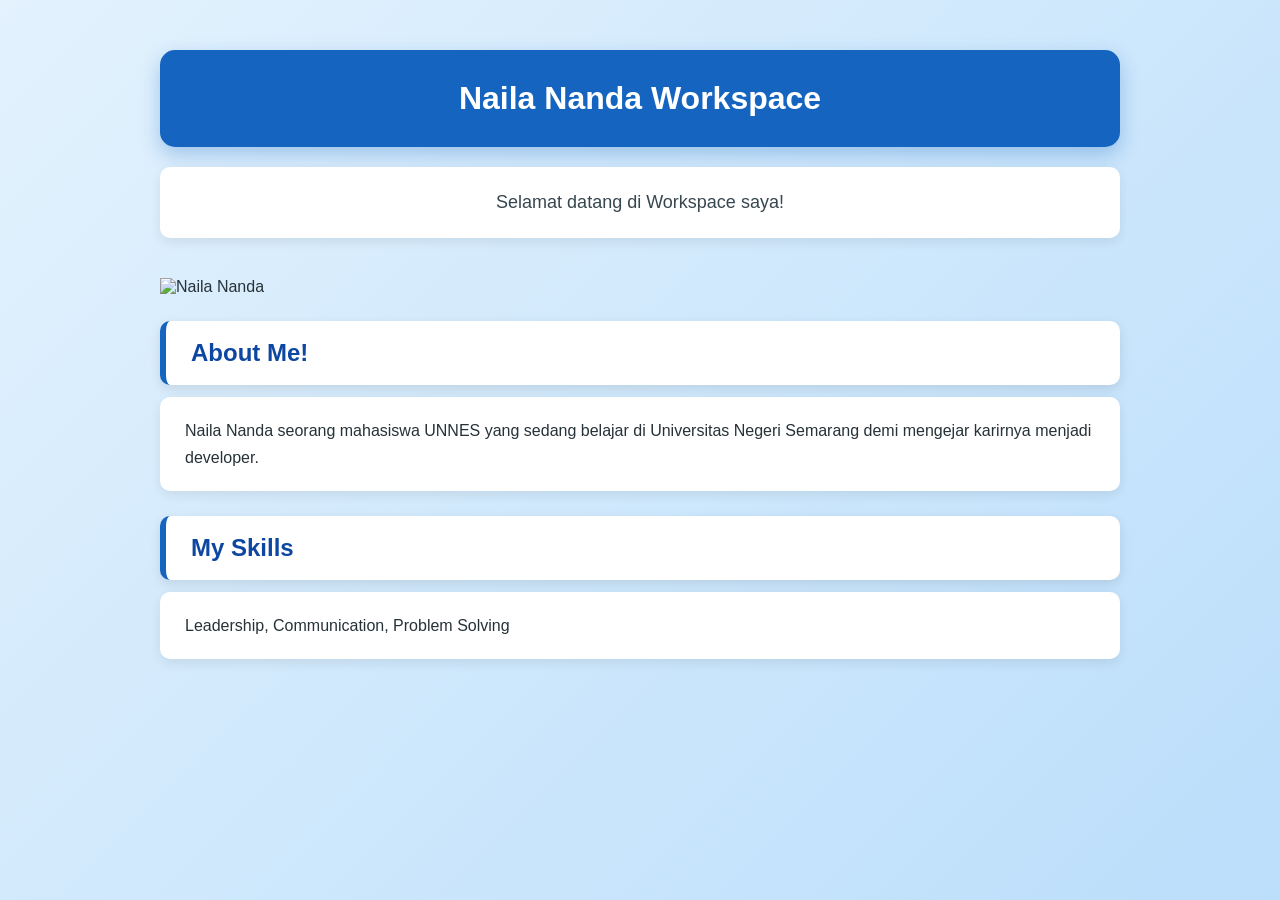
==== index.html @ 7061c540 "Rename MY WORKSPACE.html to index.html" ====
<!DOCTYPE html>
<html lang="id">
<head>
    <meta charset="UTF-8">
    <meta name="viewport" content="width=device-width, initial-scale=1.0">
    <title>Behind the Work</title>
    <link rel="stylesheet" href="MY WORKSPACE.css">
</head>
<body>
    <h1>Naila Nanda Workspace</h1>
    <p> Selamat datang di Workspace saya!</p>
    <img src="https://encrypted-tbn0.gstatic.com/images?q=tbn:ANd9GcSsl6309nkOgPApdzHV8xusPCTsPOZYWyf8Xwrb9yLC1A&s=10" alt="Naila Nanda">
    <h2>About Me!</h2>
    <p> Naila Nanda seorang mahasiswa UNNES yang sedang belajar di Universitas Negeri Semarang demi mengejar karirnya menjadi developer.</p>
    <h2>My Skills</h2>
    <p> Leadership, Communication, Problem Solving</p>
</body>
</html>
---- MY WORKSPACE.css ----
* {
    margin: 0;
    padding: 0;
    box-sizing: border-box;
}

body {
    font-family: Arial, sans-serif;
    background: linear-gradient(135deg, #e3f2fd, #bbdefb);
    color: #263238;
    min-height: 100vh;
    padding: 50px 20px;
}

body {
    max-width: 1000px;
    margin: auto;
}

h1 {
    background: #1565c0;
    color: white;
    text-align: center;
    padding: 30px;
    border-radius: 15px;
    margin-bottom: 20px;
    box-shadow: 0 8px 20px rgba(21, 101, 192, 0.3);
}


body > p:first-of-type {
    text-align: center;
    font-size: 18px;
    margin-bottom: 40px;
    color: #37474f;
}


h2 {
    color: #0d47a1;
    background: white;
    padding: 18px 25px;
    border-left: 6px solid #1565c0;
    border-radius: 10px;
    margin-top: 25px;
    margin-bottom: 12px;
    box-shadow: 0 4px 12px rgba(0, 0, 0, 0.1);
}


p {
    background: white;
    padding: 20px 25px;
    border-radius: 10px;
    margin-bottom: 20px;
    line-height: 1.7;
    box-shadow: 0 4px 12px rgba(0, 0, 0, 0.08);
}


h1:hover,
h2:hover,
p:hover {
    transform: translateY(-3px);
    transition: 0.3s;
}


@media (max-width: 600px) {
    body {
        padding: 25px 15px;
    }

    h1 {
        font-size: 28px;
        padding: 25px 15px;
    }

    h2 {
        font-size: 22px;
    }

    p {
        font-size: 15px;
    }
}
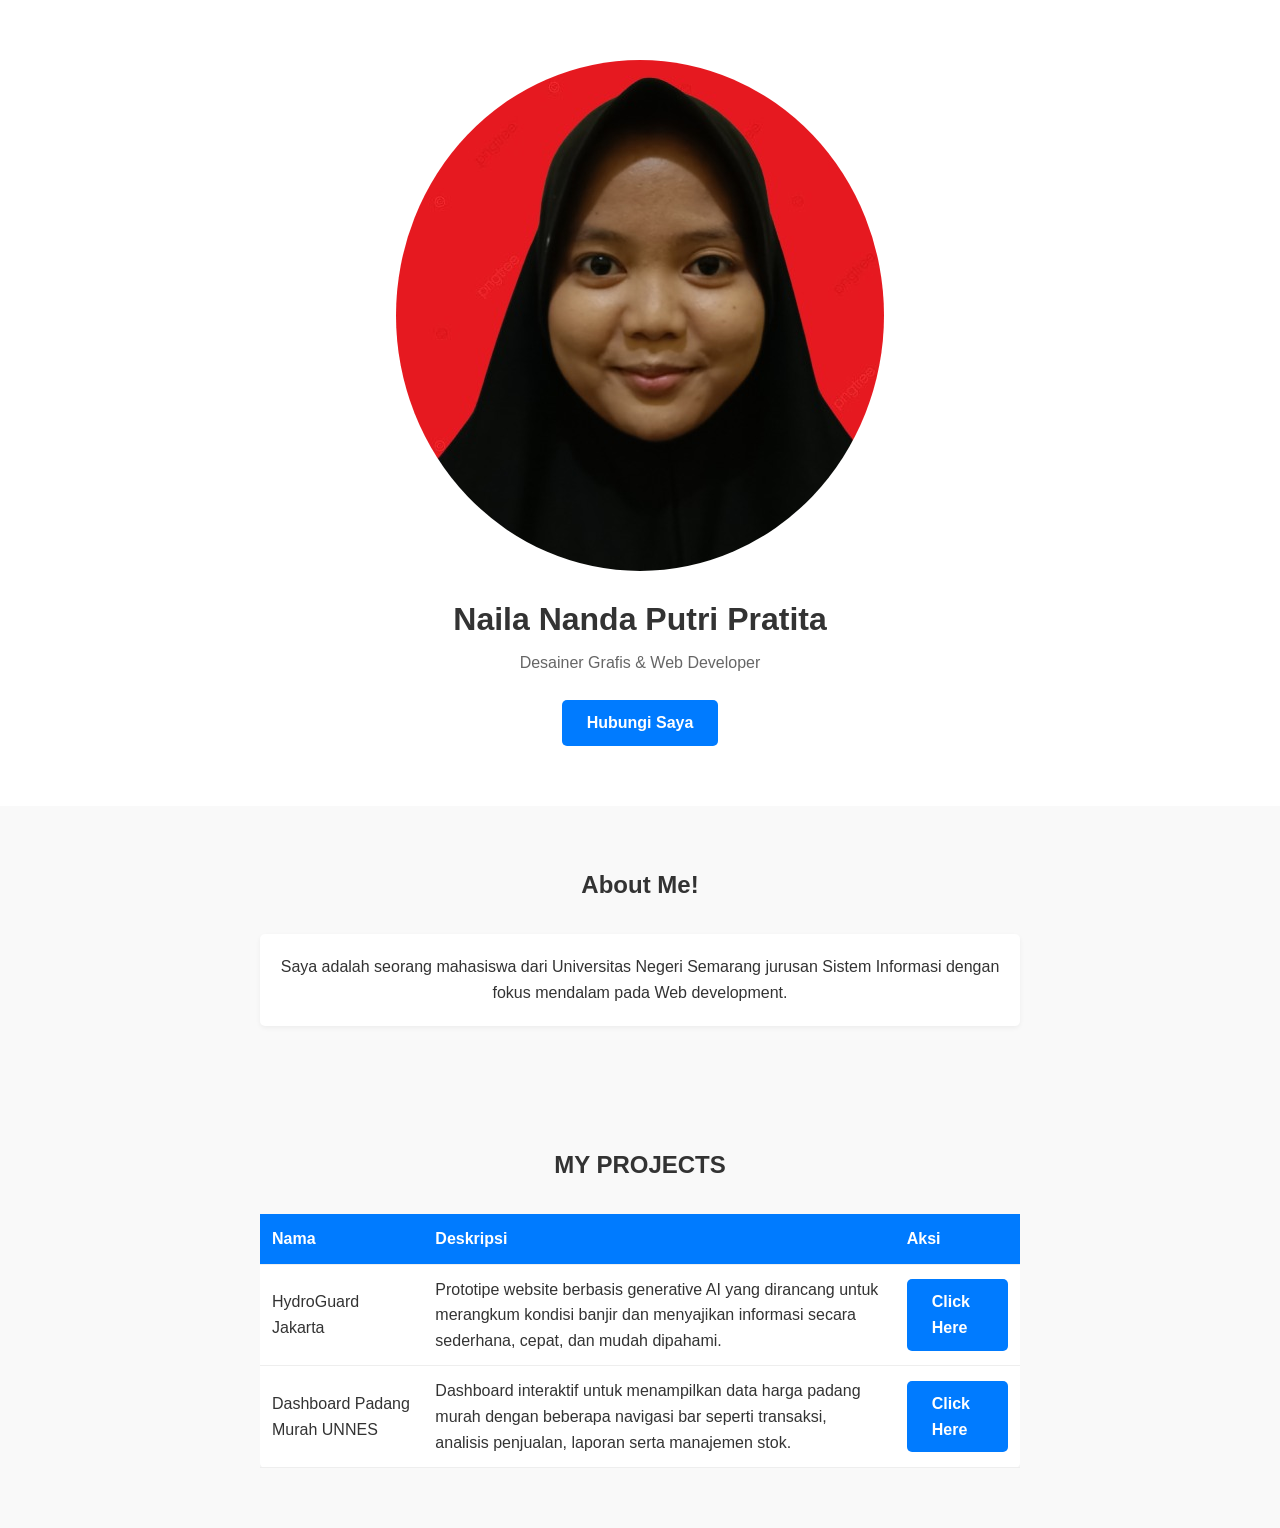
==== commit c99ca133: "Add files via upload" ====
--- a/index.html
+++ b/index.html
@@ -3,16 +3,51 @@
 <head>
     <meta charset="UTF-8">
     <meta name="viewport" content="width=device-width, initial-scale=1.0">
-    <title>Behind the Work</title>
-    <link rel="stylesheet" href="MY WORKSPACE.css">
+    <title>My Landing Page</title>
+    <link rel="stylesheet" href="style.css">
 </head>
 <body>
-    <h1>Naila Nanda Workspace</h1>
-    <p> Selamat datang di Workspace saya!</p>
-    <img src="https://encrypted-tbn0.gstatic.com/images?q=tbn:ANd9GcSsl6309nkOgPApdzHV8xusPCTsPOZYWyf8Xwrb9yLC1A&s=10" alt="Naila Nanda">
-    <h2>About Me!</h2>
-    <p> Naila Nanda seorang mahasiswa UNNES yang sedang belajar di Universitas Negeri Semarang demi mengejar karirnya menjadi developer.</p>
-    <h2>My Skills</h2>
-    <p> Leadership, Communication, Problem Solving</p>
+
+    <section id="hero">
+        <img src="1787220410683.jpg" alt="Foto Profil">
+        <h1>Naila Nanda Putri Pratita</h1>
+        <p>Desainer Grafis & Web Developer</p>
+        <a href="https://wa.me/6281287961423" class="btn">Hubungi Saya</a>
+    </section>
+
+    <section id="tentang">
+        <h2>About Me!</h2>
+        <div class="grid">
+            <div class="card">Saya adalah seorang mahasiswa dari Universitas Negeri Semarang jurusan Sistem Informasi dengan fokus mendalam pada Web development.</div>
+        </div>
+    </section>
+
+    <section id="harga">
+        <h2>MY PROJECTS</h2>
+        <div class="tabel-kontainer">
+            <table>
+                <thead>
+                    <tr>
+                        <th>Nama</th>
+                        <th>Deskripsi</th>
+                        <th>Aksi</th>
+                    </tr>
+                </thead>
+                <tbody>
+                    <tr>
+                        <td>HydroGuard Jakarta</td>
+                        <td>Prototipe website berbasis generative AI yang dirancang untuk merangkum kondisi banjir dan menyajikan informasi secara sederhana, cepat, dan mudah dipahami.</td>
+                        <td><a href="http://127.0.0.1:5500/HydroGuard-Jakarta/index.html" class="btn">Click Here</a></td>
+                    </tr>
+                    <tr>
+                        <td>Dashboard Padang Murah UNNES</td>
+                        <td>Dashboard interaktif untuk menampilkan data harga padang murah dengan beberapa navigasi bar seperti transaksi, analisis penjualan, laporan serta manajemen stok.</td>
+                        <td><a href="https://crave-rate-70445906.figma.site/" class="btn">Click Here</a></td>
+                    </tr>
+                </tbody>
+            </table>
+        </div>
+    </section>
+
 </body>
 </html>
--- a/style.css
+++ b/style.css
@@ -0,0 +1,90 @@
+* { 
+    margin: 0; 
+    padding: 0; 
+    box-sizing: border-box; 
+}
+
+body { 
+    font-family: sans-serif; 
+    color: #333; 
+    line-height: 1.6; 
+    background: #f9f9f9; 
+    text-align: center; 
+}
+
+section { 
+    padding: 60px 20px; 
+}
+
+#hero { 
+    background: #fff; 
+}
+
+#hero img { 
+    border-radius: 50%; 
+    margin-bottom: 15px; 
+}
+
+#hero h1 { 
+    font-size: 32px; 
+    margin-bottom: 5px; 
+}
+
+#hero p { 
+    color: #666; 
+    margin-bottom: 25px; 
+}
+
+.btn { 
+    display: inline-block; 
+    background: #007bff; 
+    color: #fff; 
+    padding: 10px 25px; 
+    border-radius: 5px; 
+    text-decoration: none; 
+    font-weight: bold; 
+}
+
+#tentang, #harga { 
+    max-width: 800px; 
+    margin: 0 auto; 
+}
+
+.grid { 
+    display: flex; 
+    flex-wrap: wrap; 
+    gap: 15px; 
+    margin-top: 30px; 
+}
+
+.card { 
+    background: #fff; 
+    padding: 20px; 
+    flex: 1 1 200px; 
+    border-radius: 5px; 
+    box-shadow: 0 2px 5px rgba(0,0,0,0.05); 
+}
+
+.tabel-kontainer {
+    margin-top: 30px;
+    overflow-x: auto;
+}
+
+table {
+    width: 100%;
+    border-collapse: collapse;
+    background: #fff;
+    border-radius: 5px;
+    box-shadow: 0 2px 5px rgba(0,0,0,0.05);
+}
+
+th, td {
+    padding: 12px;
+    text-align: left;
+    border-bottom: 1px solid #eee;
+}
+
+th {
+    background: #007bff;
+    color: #fff;
+}
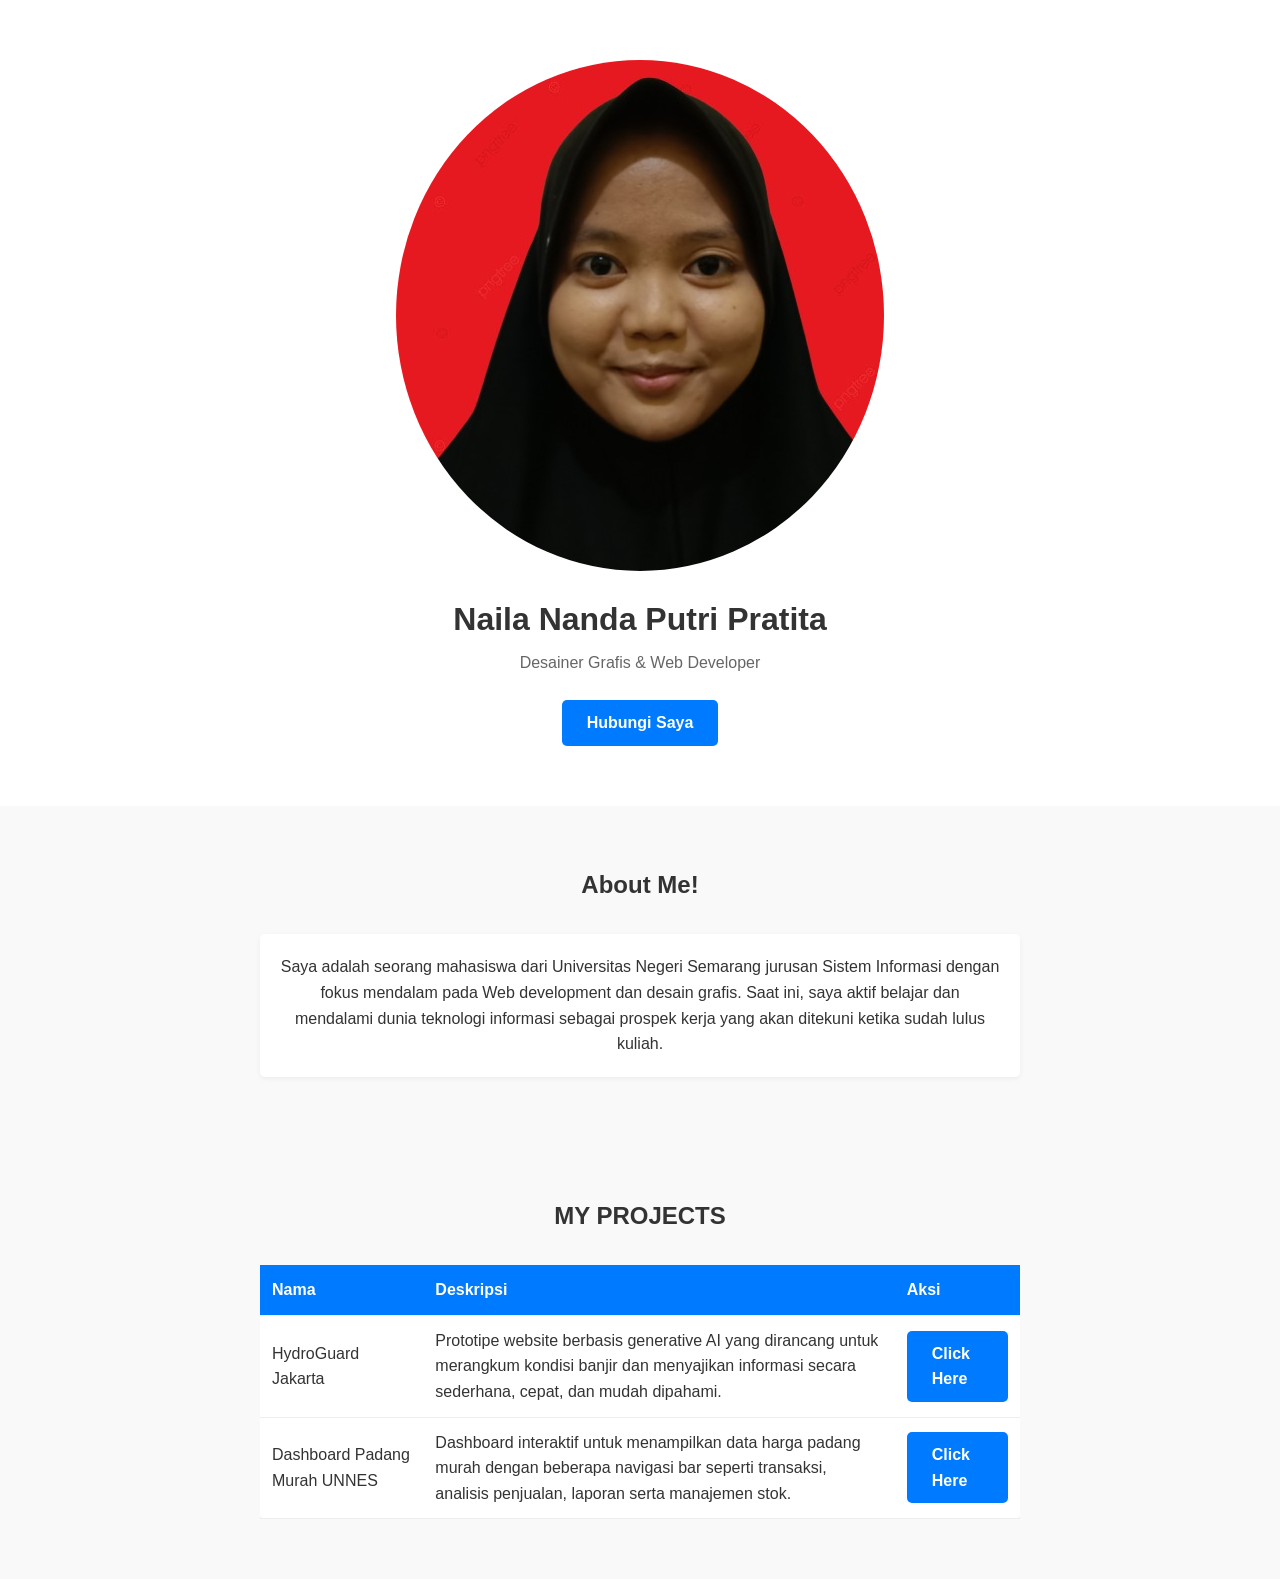
==== commit adde7097: "Enhance 'About Me' section with more details Updated the 'About Me' section to include additional in" ====
--- a/index.html
+++ b/index.html
@@ -18,7 +18,7 @@
     <section id="tentang">
         <h2>About Me!</h2>
         <div class="grid">
-            <div class="card">Saya adalah seorang mahasiswa dari Universitas Negeri Semarang jurusan Sistem Informasi dengan fokus mendalam pada Web development.</div>
+            <div class="card">Saya adalah seorang mahasiswa dari Universitas Negeri Semarang jurusan Sistem Informasi dengan fokus mendalam pada Web development dan desain grafis. Saat ini, saya aktif belajar dan mendalami dunia teknologi informasi sebagai prospek kerja yang akan ditekuni ketika sudah lulus kuliah.</div>
         </div>
     </section>
 
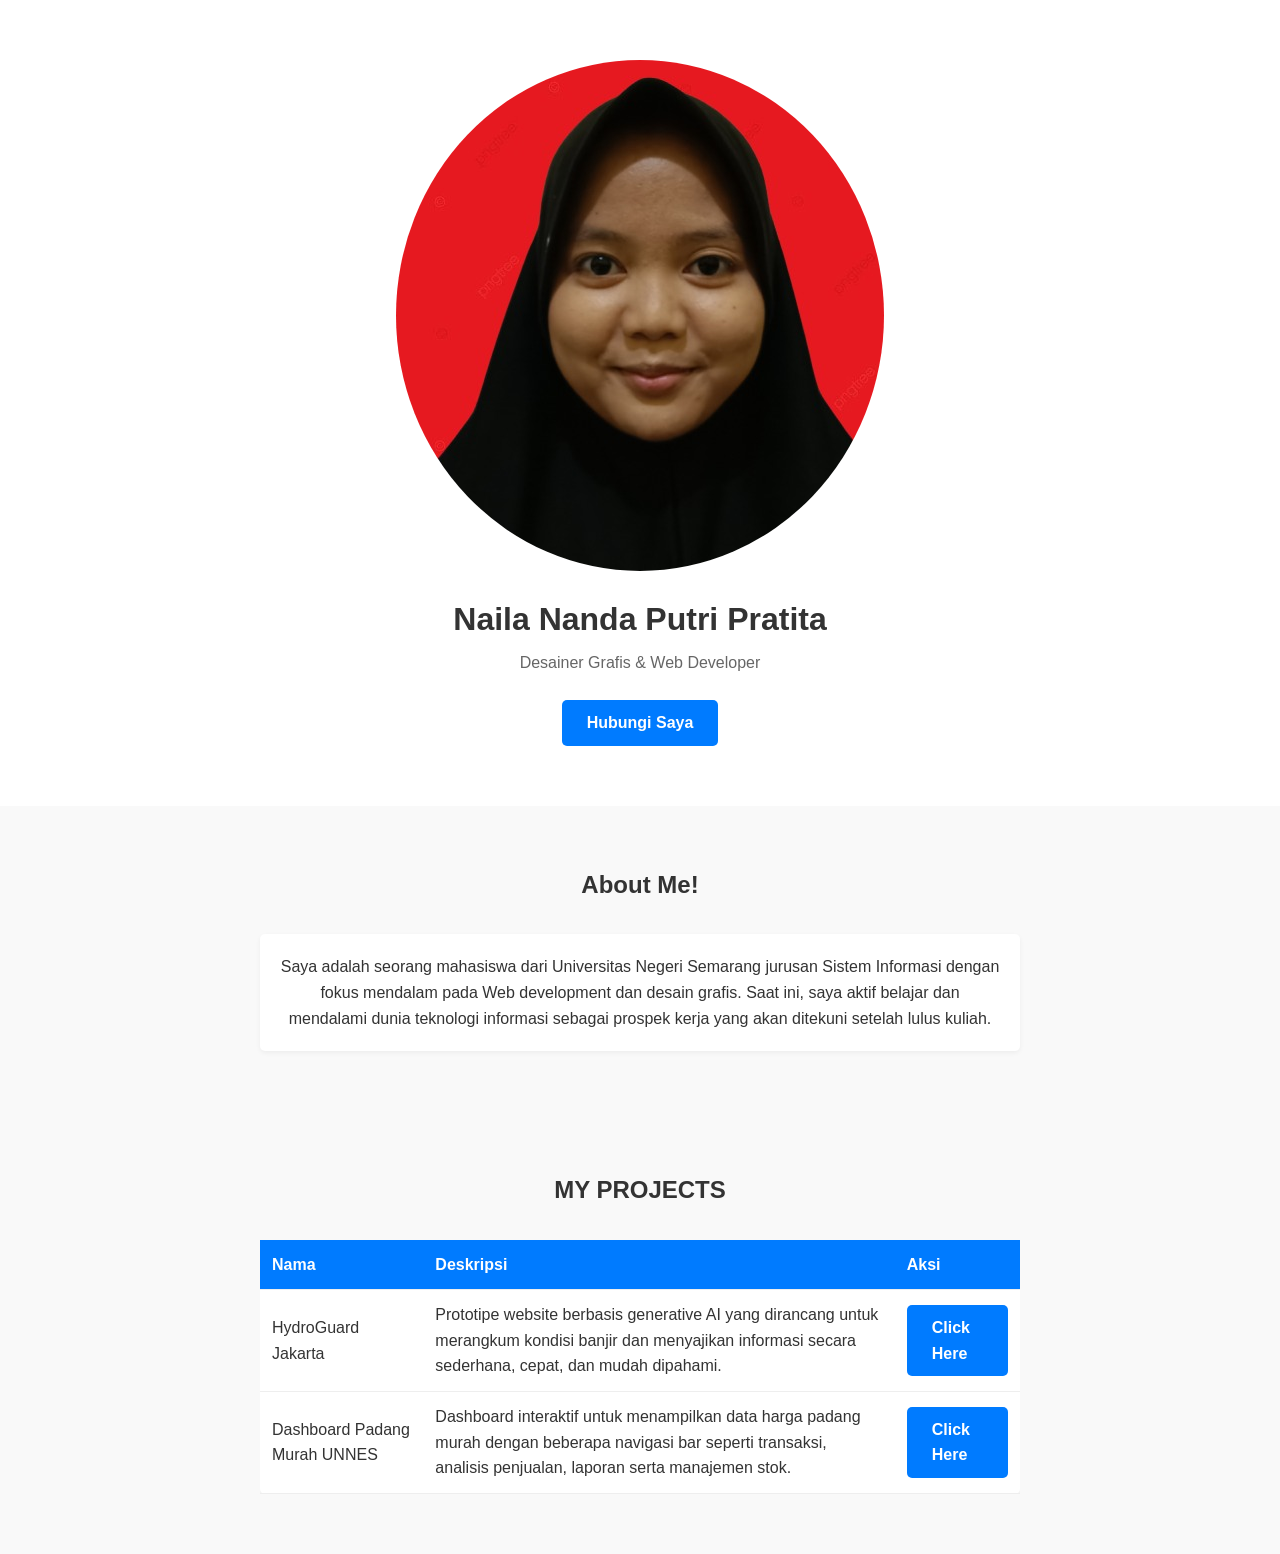
==== commit 1d1dc841: "Fix HTML formatting and structure" ====
--- a/index.html
+++ b/index.html
@@ -18,7 +18,7 @@
     <section id="tentang">
         <h2>About Me!</h2>
         <div class="grid">
-            <div class="card">Saya adalah seorang mahasiswa dari Universitas Negeri Semarang jurusan Sistem Informasi dengan fokus mendalam pada Web development dan desain grafis. Saat ini, saya aktif belajar dan mendalami dunia teknologi informasi sebagai prospek kerja yang akan ditekuni ketika sudah lulus kuliah.</div>
+            <div class="card">Saya adalah seorang mahasiswa dari Universitas Negeri Semarang jurusan Sistem Informasi dengan fokus mendalam pada Web development dan desain grafis. Saat ini, saya aktif belajar dan mendalami dunia teknologi informasi sebagai prospek kerja yang akan ditekuni setelah lulus kuliah.</div>
         </div>
     </section>
 
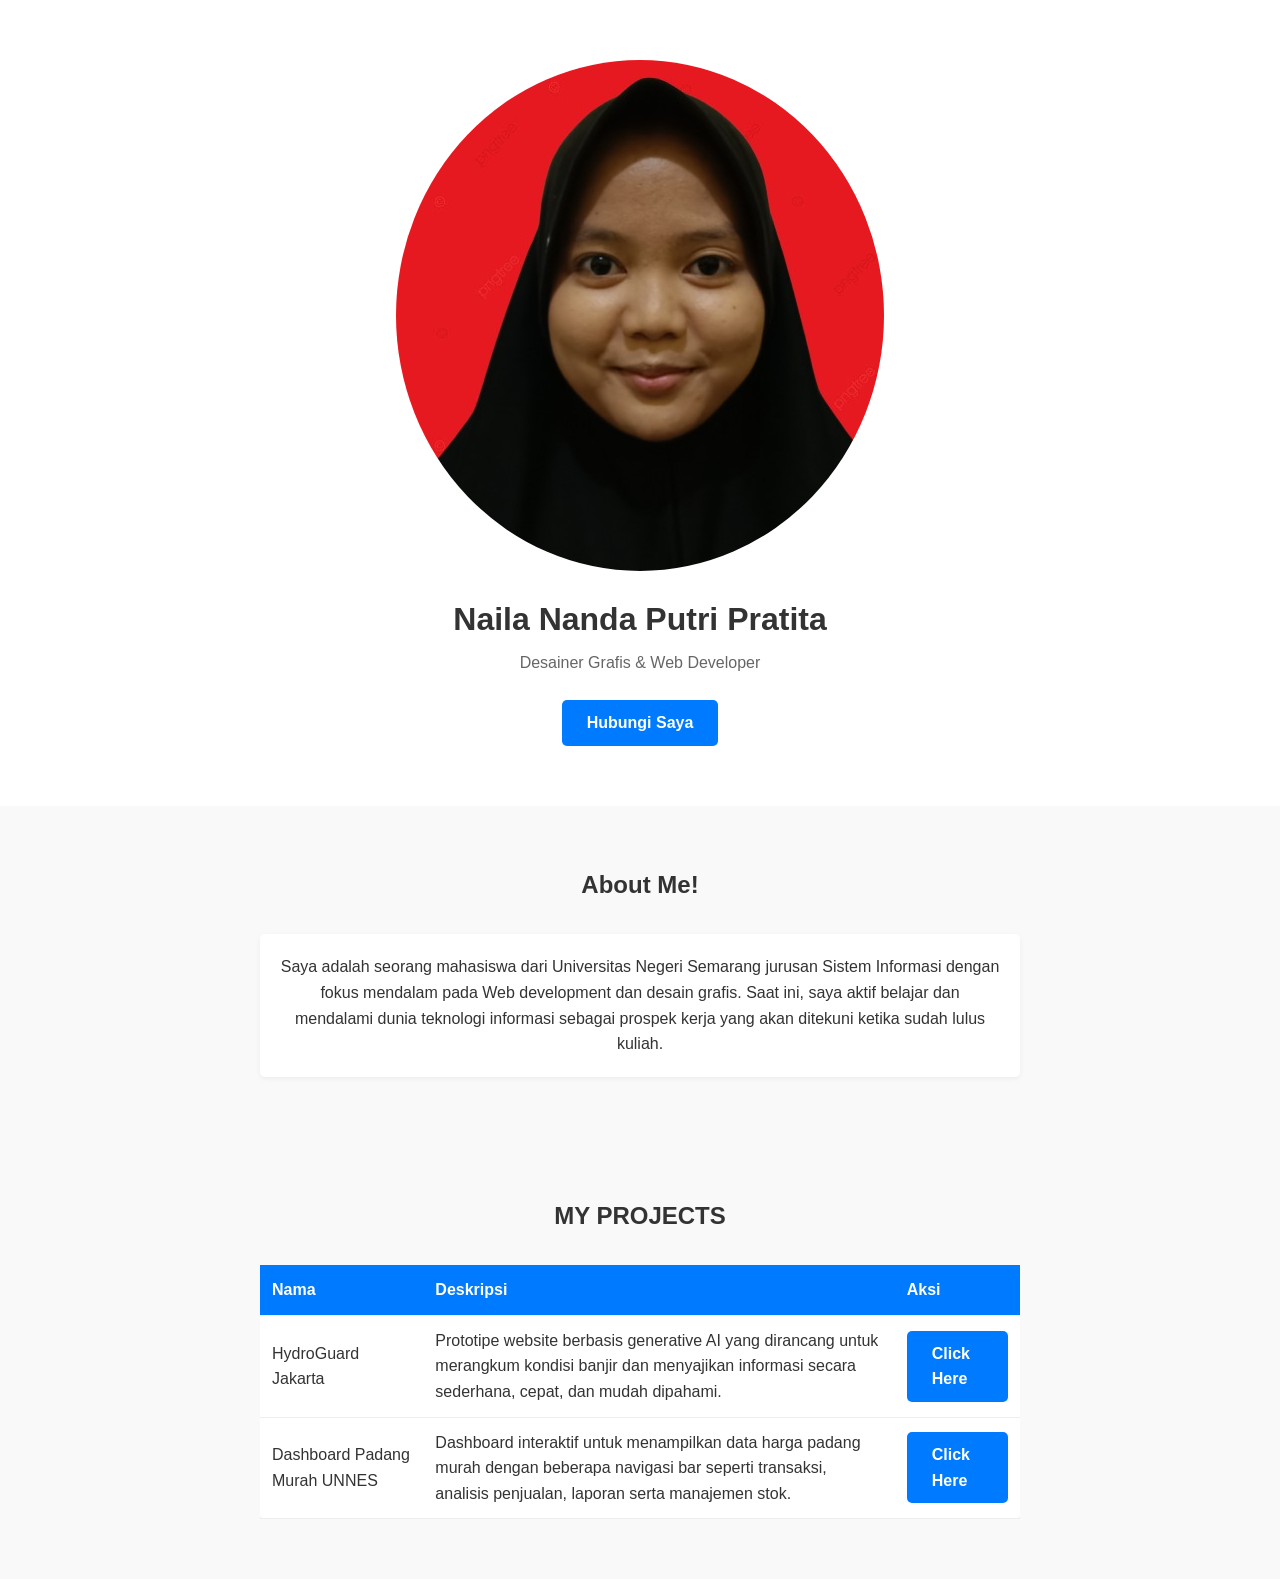
==== commit 3a423ed6: "Add files via upload" ====
--- a/index.html
+++ b/index.html
@@ -18,7 +18,7 @@
     <section id="tentang">
         <h2>About Me!</h2>
         <div class="grid">
-            <div class="card">Saya adalah seorang mahasiswa dari Universitas Negeri Semarang jurusan Sistem Informasi dengan fokus mendalam pada Web development dan desain grafis. Saat ini, saya aktif belajar dan mendalami dunia teknologi informasi sebagai prospek kerja yang akan ditekuni setelah lulus kuliah.</div>
+            <div class="card">Saya adalah seorang mahasiswa dari Universitas Negeri Semarang jurusan Sistem Informasi dengan fokus mendalam pada Web development dan desain grafis. Saat ini, saya aktif belajar dan mendalami dunia teknologi informasi sebagai prospek kerja yang akan ditekuni ketika sudah lulus kuliah.</div>
         </div>
     </section>
 
